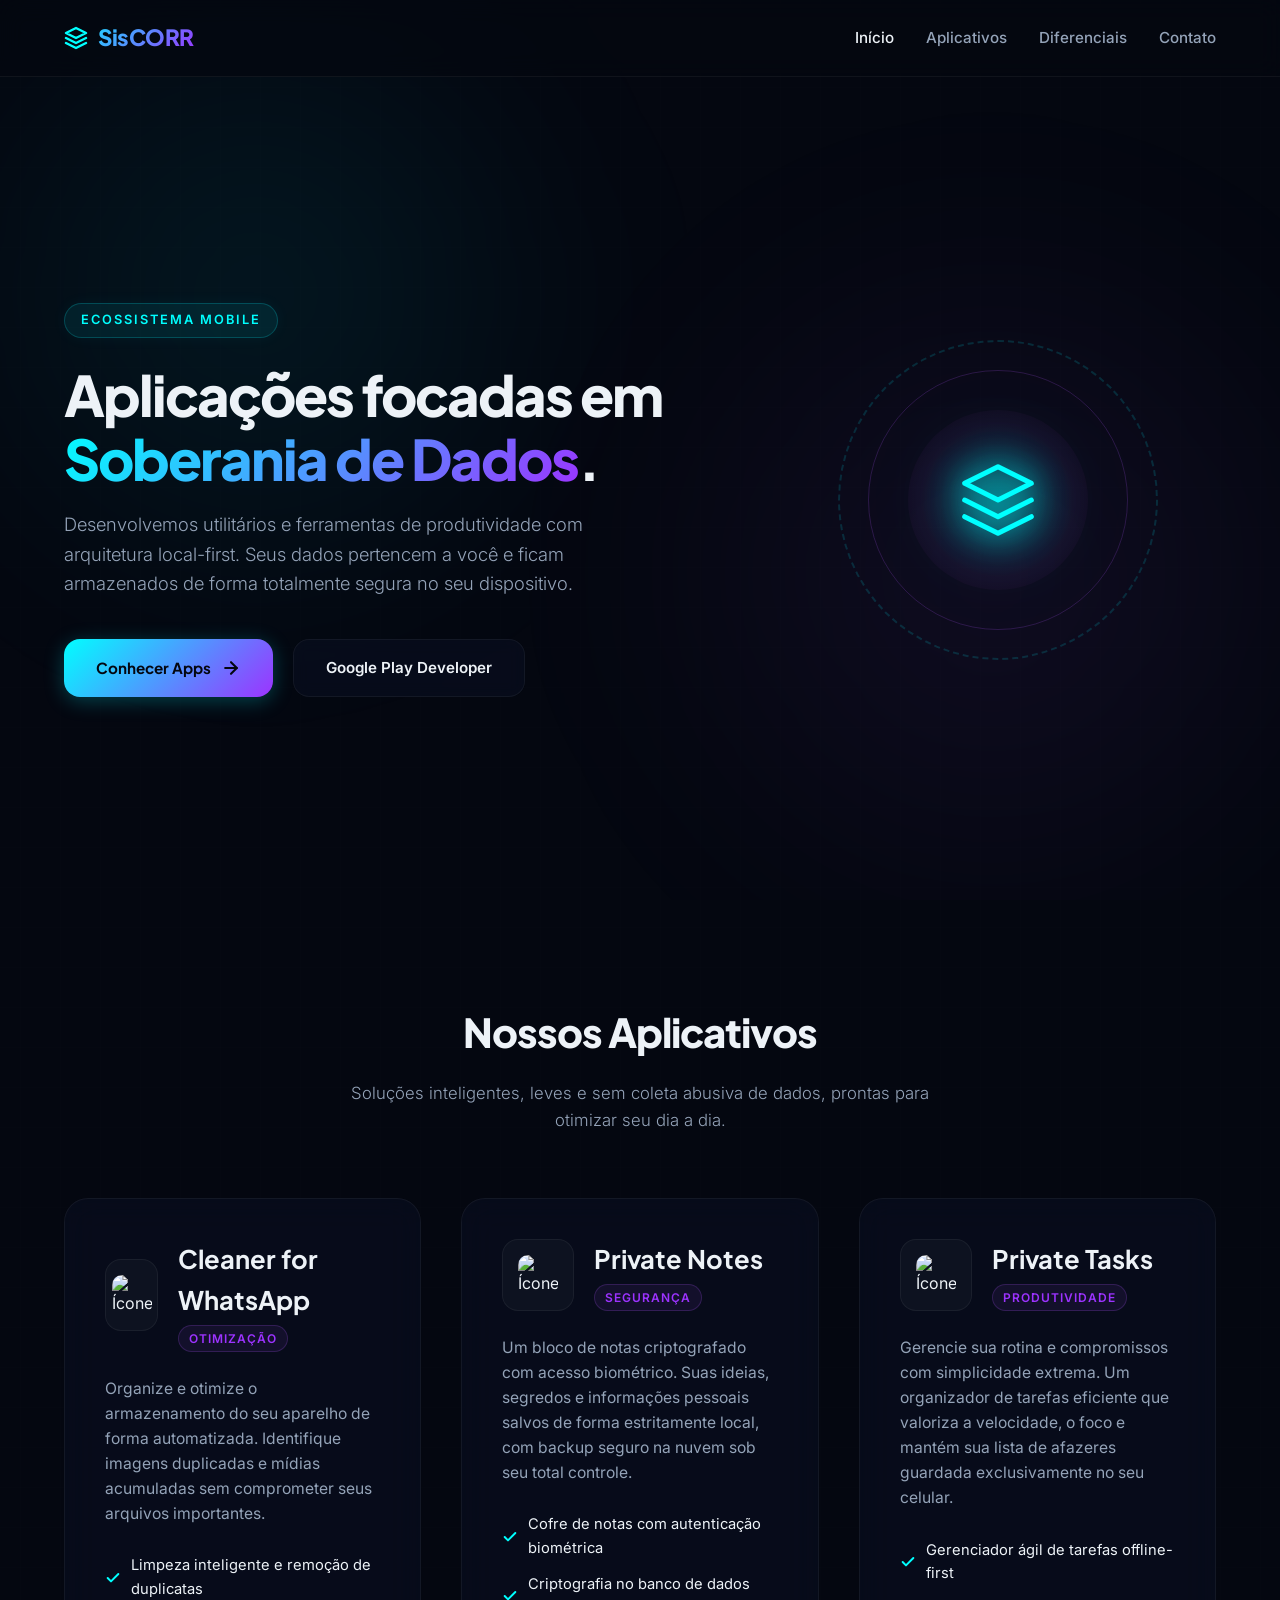
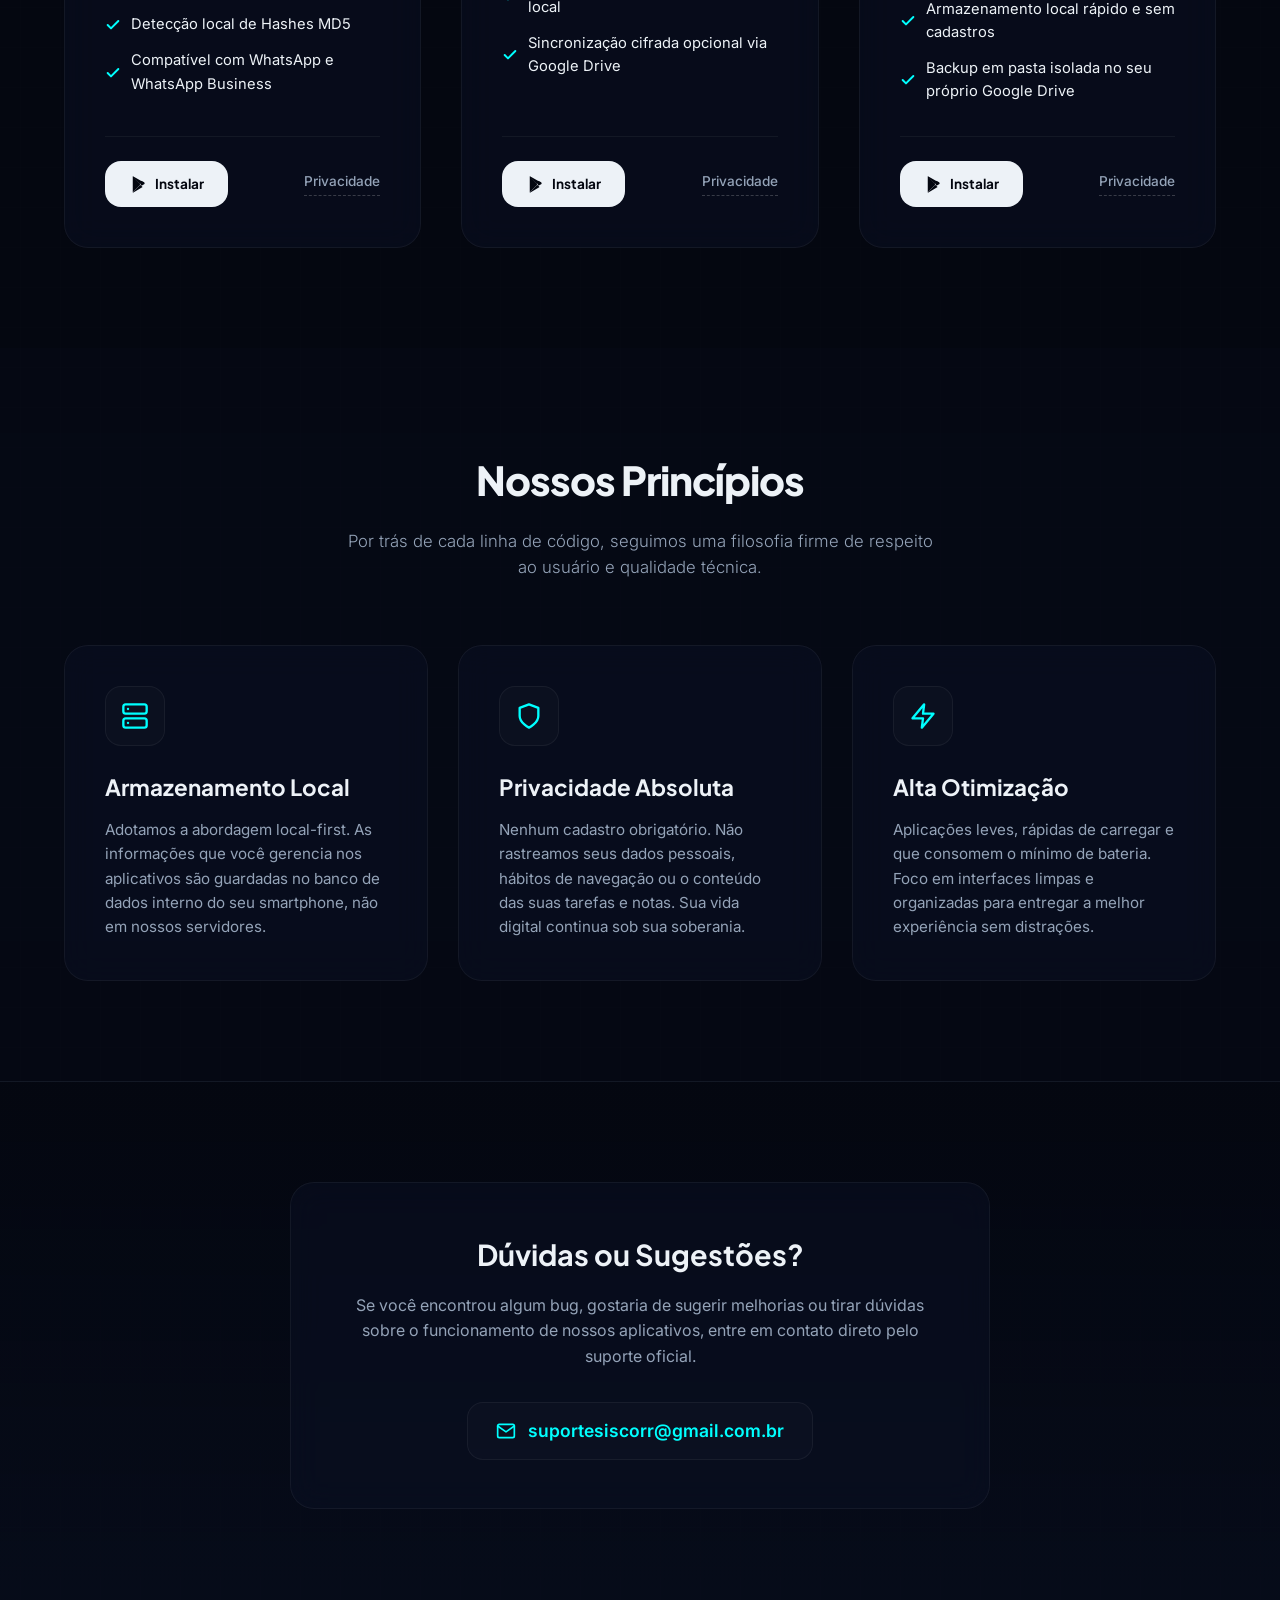
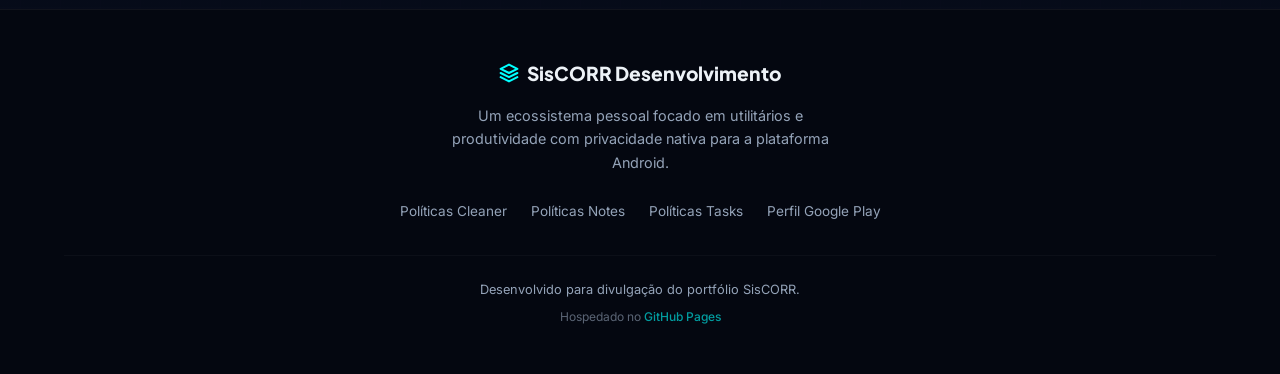
==== index.html @ 97086a7e "index onepage" ====
<!DOCTYPE html>
<html lang="pt-BR">
<head>
    <meta charset="UTF-8">
    <meta name="viewport" content="width=device-width, initial-scale=1.0">
    
    <!-- SEO - Otimização para Motores de Busca -->
    <title>SisCORR Desenvolvimento | Ecossistema de Aplicativos Inteligentes</title>
    <meta name="description" content="Conheça o ecossistema SisCORR Desenvolvimento. Aplicativos focados em privacidade, segurança e produtividade para o seu dia a dia. Baixe na Google Play.">
    <meta name="keywords" content="SisCORR, SisCORR Desenvolvimento, Cleaner for WhatsApp, Private Notes, Private Tasks, Aplicativos Android, Google Play, Privacidade, Local-First">
    <meta name="robots" content="index, follow">
    
    <!-- Metatags Open Graph (para compartilhamento em redes sociais) -->
    <meta property="og:title" content="SisCORR Desenvolvimento | Ecossistema de Aplicativos">
    <meta property="og:description" content="Aplicativos Android com foco total em privacidade, segurança local-first e alto desempenho.">
    <meta property="og:type" content="website">
    <meta property="og:url" content="https://morilocorrea.github.io/">
    
    <!-- Estilos do Projeto -->
    <link rel="stylesheet" href="./index.css">
    
    <!-- Favicon Conceitual (Ciano Futurista em SVG inline) -->
    <link rel="icon" type="image/svg+xml" href="data:image/svg+xml,%3Csvg xmlns='http://www.w3.org/2000/svg' viewBox='0 0 24 24' fill='none' stroke='%2300f2fe' stroke-width='2'%3E%3Cpolygon points='12 2 2 7 12 12 22 7 12 2'/%3E%3Cpolyline points='2 17 12 22 22 17'/%3E%3Cpolyline points='2 12 12 17 22 12'/%3E%3C/svg%3E">
</head>
<body>

    <!-- Nebulosas de Decoração e Efeitos de Fundo -->
    <div class="bg-decorations" aria-hidden="true">
        <div class="nebula-cyan"></div>
        <div class="nebula-purple"></div>
    </div>

    <!-- Navegação Flutuante (Header) -->
    <header class="header-nav" id="headerNav">
        <div class="nav-container">
            <a href="#inicio" class="logo" id="navLogo">
                <!-- Ícone da Marca em SVG -->
                <svg class="logo-icon" viewBox="0 0 24 24" fill="none" stroke="currentColor" stroke-width="2.5" stroke-linecap="round" stroke-linejoin="round">
                    <polygon points="12 2 2 7 12 12 22 7 12 2"></polygon>
                    <polyline points="2 17 12 22 22 17"></polyline>
                    <polyline points="2 12 12 17 22 12"></polyline>
                </svg>
                <span>SisCORR</span>
            </a>
            <nav>
                <ul class="nav-links">
                    <li><a href="#inicio" class="active" id="link-inicio">Início</a></li>
                    <li><a href="#apps" id="link-apps">Aplicativos</a></li>
                    <li><a href="#diferenciais" id="link-diferenciais">Diferenciais</a></li>
                    <li><a href="#contato" id="link-contato">Contato</a></li>
                </ul>
            </nav>
        </div>
    </header>

    <!-- Seção de Apresentação (Hero Section) -->
    <section class="hero-section" id="inicio">
        <div class="hero-container">
            <div class="hero-content reveal active">
                <span class="badge-futuristic">Ecossistema Mobile</span>
                <h1 class="hero-title">Aplicações focadas em <span>Soberania de Dados</span>.</h1>
                <p class="hero-subtitle">
                    Desenvolvemos utilitários e ferramentas de produtividade com arquitetura local-first. Seus dados pertencem a você e ficam armazenados de forma totalmente segura no seu dispositivo.
                </p>
                <div class="cta-group">
                    <a href="#apps" class="btn-primary" id="cta-apps">
                        Conhecer Apps
                        <svg width="20" height="20" viewBox="0 0 24 24" fill="none" stroke="currentColor" stroke-width="2.5" stroke-linecap="round" stroke-linejoin="round"><line x1="5" y1="12" x2="19" y2="12"></line><polyline points="12 5 19 12 12 19"></polyline></svg>
                    </a>
                    <a href="https://play.google.com/store/apps/developer?id=SisCORR+Desenvolvimento" target="_blank" rel="noopener noreferrer" class="btn-secondary" id="cta-playstore">
                        Google Play Developer
                    </a>
                </div>
            </div>
            
            <!-- Elemento de Arte Abstrata / Portal Futurista -->
            <div class="hero-visual reveal active" aria-hidden="true">
                <div class="portal-ring"></div>
                <div class="portal-ring-inner"></div>
                <div class="portal-core">
                    <svg class="portal-logo" viewBox="0 0 24 24" fill="none" stroke="currentColor" stroke-width="1.5" stroke-linecap="round" stroke-linejoin="round">
                        <path d="M12 2L2 7l10 5 10-5-10-5zM2 17l10 5 10-5M2 12l10 5 10-5"></path>
                    </svg>
                </div>
            </div>
        </div>
    </section>

    <!-- Grid de Aplicativos -->
    <section class="section" id="apps">
        <div class="section-container">
            <div class="section-header reveal">
                <h2 class="section-title">Nossos Aplicativos</h2>
                <p class="section-subtitle">Soluções inteligentes, leves e sem coleta abusiva de dados, prontas para otimizar seu dia a dia.</p>
            </div>
            
            <div class="apps-grid">
                <!-- CARD 1: Cleaner for WhatsApp -->
                <article class="app-card reveal" id="app-cleaner">
                    <div>
                        <div class="app-header">
                            <div class="app-icon-wrapper">
                                <!-- Ícone Real do WhatsApp Cleaner da Google Play -->
                                <img class="app-icon" src="https://play-lh.googleusercontent.com/LjXmbYzET1gWuWvEnoTdyGV7NcHcuWhXWZjWDw88YnPjQA848ESYEY_qWVCMwRM9b-1mWfAVb5CL_dRO3M2ZNw" alt="Ícone Cleaner for WhatsApp">
                            </div>
                            <div class="app-title-box">
                                <h3 class="app-title">Cleaner for WhatsApp</h3>
                                <span class="app-badge">Otimização</span>
                            </div>
                        </div>
                        <p class="app-desc">
                            Organize e otimize o armazenamento do seu aparelho de forma automatizada. Identifique imagens duplicadas e mídias acumuladas sem comprometer seus arquivos importantes.
                        </p>
                        <ul class="app-features-list">
                            <li>
                                <svg class="feature-check" viewBox="0 0 24 24" fill="none" stroke="currentColor" stroke-width="3" stroke-linecap="round" stroke-linejoin="round"><polyline points="20 6 9 17 4 12"></polyline></svg>
                                <span>Limpeza inteligente e remoção de duplicatas</span>
                            </li>
                            <li>
                                <svg class="feature-check" viewBox="0 0 24 24" fill="none" stroke="currentColor" stroke-width="3" stroke-linecap="round" stroke-linejoin="round"><polyline points="20 6 9 17 4 12"></polyline></svg>
                                <span>Detecção local de Hashes MD5</span>
                            </li>
                            <li>
                                <svg class="feature-check" viewBox="0 0 24 24" fill="none" stroke="currentColor" stroke-width="3" stroke-linecap="round" stroke-linejoin="round"><polyline points="20 6 9 17 4 12"></polyline></svg>
                                <span>Compatível com WhatsApp e WhatsApp Business</span>
                            </li>
                        </ul>
                    </div>
                    <div class="app-action-bar">
                        <a href="https://play.google.com/store/apps/details?id=com.siscorr.whatsappcleaner" target="_blank" rel="noopener noreferrer" class="btn-playstore" id="btn-cleaner-store">
                            <svg class="btn-playstore-icon" viewBox="0 0 24 24">
                                <path d="M5,2.56L15.34,12.9L5,23.24V2.56M16.76,14.32L20.07,12.4C21.15,11.78 21.15,10.22 20.07,9.6L16.76,7.68L15.71,12.53L16.76,14.32M5,2V2.5L14.9,12.4L18.17,9.13L5.3,1.7C5.18,1.63 5.09,1.63 5,2M5,23.63C5.09,23.63 5.18,23.63 5.3,23.56L18.17,16.13L14.9,12.86L5,23V23.63Z" />
                            </svg>
                            Instalar
                        </a>
                        <a href="./cleaner-for-whatsapp-privacy-policy.html" class="link-privacy" id="link-cleaner-privacy">Privacidade</a>
                    </div>
                </article>

                <!-- CARD 2: Private Notes -->
                <article class="app-card reveal" id="app-notes">
                    <div>
                        <div class="app-header">
                            <div class="app-icon-wrapper">
                                <!-- Ícone Real do Private Notes da Google Play -->
                                <img class="app-icon" src="https://play-lh.googleusercontent.com/7YiWcvN0C4izcIWL0uSNakVMkAccsPRaRkib3oCzESdhm82JfntiOLF7EAwo4QuJvRoVWid7RY1rBTnUqkkS" alt="Ícone Private Notes">
                            </div>
                            <div class="app-title-box">
                                <h3 class="app-title">Private Notes</h3>
                                <span class="app-badge">Segurança</span>
                            </div>
                        </div>
                        <p class="app-desc">
                            Um bloco de notas criptografado com acesso biométrico. Suas ideias, segredos e informações pessoais salvos de forma estritamente local, com backup seguro na nuvem sob seu total controle.
                        </p>
                        <ul class="app-features-list">
                            <li>
                                <svg class="feature-check" viewBox="0 0 24 24" fill="none" stroke="currentColor" stroke-width="3" stroke-linecap="round" stroke-linejoin="round"><polyline points="20 6 9 17 4 12"></polyline></svg>
                                <span>Cofre de notas com autenticação biométrica</span>
                            </li>
                            <li>
                                <svg class="feature-check" viewBox="0 0 24 24" fill="none" stroke="currentColor" stroke-width="3" stroke-linecap="round" stroke-linejoin="round"><polyline points="20 6 9 17 4 12"></polyline></svg>
                                <span>Criptografia no banco de dados local</span>
                            </li>
                            <li>
                                <svg class="feature-check" viewBox="0 0 24 24" fill="none" stroke="currentColor" stroke-width="3" stroke-linecap="round" stroke-linejoin="round"><polyline points="20 6 9 17 4 12"></polyline></svg>
                                <span>Sincronização cifrada opcional via Google Drive</span>
                            </li>
                        </ul>
                    </div>
                    <div class="app-action-bar">
                        <a href="https://play.google.com/store/apps/details?id=com.siscorr.privatenotes" target="_blank" rel="noopener noreferrer" class="btn-playstore" id="btn-notes-store">
                            <svg class="btn-playstore-icon" viewBox="0 0 24 24">
                                <path d="M5,2.56L15.34,12.9L5,23.24V2.56M16.76,14.32L20.07,12.4C21.15,11.78 21.15,10.22 20.07,9.6L16.76,7.68L15.71,12.53L16.76,14.32M5,2V2.5L14.9,12.4L18.17,9.13L5.3,1.7C5.18,1.63 5.09,1.63 5,2M5,23.63C5.09,23.63 5.18,23.63 5.3,23.56L18.17,16.13L14.9,12.86L5,23V23.63Z" />
                            </svg>
                            Instalar
                        </a>
                        <a href="./private-notes-privacy-policy.html" class="link-privacy" id="link-notes-privacy">Privacidade</a>
                    </div>
                </article>

                <!-- CARD 3: Private Tasks -->
                <article class="app-card reveal" id="app-tasks">
                    <div>
                        <div class="app-header">
                            <div class="app-icon-wrapper">
                                <!-- Ícone Real do Private Tasks da Google Play -->
                                <img class="app-icon" src="https://play-lh.googleusercontent.com/PEaWoYZ-xPAY11VtdvrJPq-Q8dH7Gtu9wq57_Tj4tENPUsDxvBVMISiKkSHkfDx1__P7AIA1Lyx2KKxxpd7HJw" alt="Ícone Private Tasks">
                            </div>
                            <div class="app-title-box">
                                <h3 class="app-title">Private Tasks</h3>
                                <span class="app-badge">Produtividade</span>
                            </div>
                        </div>
                        <p class="app-desc">
                            Gerencie sua rotina e compromissos com simplicidade extrema. Um organizador de tarefas eficiente que valoriza a velocidade, o foco e mantém sua lista de afazeres guardada exclusivamente no seu celular.
                        </p>
                        <ul class="app-features-list">
                            <li>
                                <svg class="feature-check" viewBox="0 0 24 24" fill="none" stroke="currentColor" stroke-width="3" stroke-linecap="round" stroke-linejoin="round"><polyline points="20 6 9 17 4 12"></polyline></svg>
                                <span>Gerenciador ágil de tarefas offline-first</span>
                            </li>
                            <li>
                                <svg class="feature-check" viewBox="0 0 24 24" fill="none" stroke="currentColor" stroke-width="3" stroke-linecap="round" stroke-linejoin="round"><polyline points="20 6 9 17 4 12"></polyline></svg>
                                <span>Armazenamento local rápido e sem cadastros</span>
                            </li>
                            <li>
                                <svg class="feature-check" viewBox="0 0 24 24" fill="none" stroke="currentColor" stroke-width="3" stroke-linecap="round" stroke-linejoin="round"><polyline points="20 6 9 17 4 12"></polyline></svg>
                                <span>Backup em pasta isolada no seu próprio Google Drive</span>
                            </li>
                        </ul>
                    </div>
                    <div class="app-action-bar">
                        <a href="https://play.google.com/store/apps/details?id=com.siscorr.privatetasks" target="_blank" rel="noopener noreferrer" class="btn-playstore" id="btn-tasks-store">
                            <svg class="btn-playstore-icon" viewBox="0 0 24 24">
                                <path d="M5,2.56L15.34,12.9L5,23.24V2.56M16.76,14.32L20.07,12.4C21.15,11.78 21.15,10.22 20.07,9.6L16.76,7.68L15.71,12.53L16.76,14.32M5,2V2.5L14.9,12.4L18.17,9.13L5.3,1.7C5.18,1.63 5.09,1.63 5,2M5,23.63C5.09,23.63 5.18,23.63 5.3,23.56L18.17,16.13L14.9,12.86L5,23V23.63Z" />
                            </svg>
                            Instalar
                        </a>
                        <a href="./private-tasks-privacy-policy.html" class="link-privacy" id="link-tasks-privacy">Privacidade</a>
                    </div>
                </article>


            </div>
        </div>
    </section>

    <!-- Diferenciais da SisCORR -->
    <section class="section" id="diferenciais" style="background: rgba(10, 17, 36, 0.2);">
        <div class="section-container">
            <div class="section-header reveal">
                <h2 class="section-title">Nossos Princípios</h2>
                <p class="section-subtitle">Por trás de cada linha de código, seguimos uma filosofia firme de respeito ao usuário e qualidade técnica.</p>
            </div>
            
            <div class="pillars-grid">
                <!-- PILAR 1: Local-First -->
                <div class="pillar-card reveal">
                    <div class="pillar-icon-box">
                        <svg class="pillar-icon" viewBox="0 0 24 24" fill="none" stroke="currentColor" stroke-width="2" stroke-linecap="round" stroke-linejoin="round">
                            <rect x="2" y="2" width="20" height="8" rx="2" ry="2"/>
                            <rect x="2" y="14" width="20" height="8" rx="2" ry="2"/>
                            <line x1="6" y1="6" x2="6.01" y2="6"/>
                            <line x1="6" y1="18" x2="6.01" y2="18"/>
                        </svg>
                    </div>
                    <h3 class="pillar-title">Armazenamento Local</h3>
                    <p class="pillar-desc">
                        Adotamos a abordagem local-first. As informações que você gerencia nos aplicativos são guardadas no banco de dados interno do seu smartphone, não em nossos servidores.
                    </p>
                </div>

                <!-- PILAR 2: Privacidade -->
                <div class="pillar-card reveal">
                    <div class="pillar-icon-box">
                        <svg class="pillar-icon" viewBox="0 0 24 24" fill="none" stroke="currentColor" stroke-width="2" stroke-linecap="round" stroke-linejoin="round">
                            <path d="M12 22s8-4 8-10V5l-8-3-8 3v7c0 6 8 10 8 10z"/>
                        </svg>
                    </div>
                    <h3 class="pillar-title">Privacidade Absoluta</h3>
                    <p class="pillar-desc">
                        Nenhum cadastro obrigatório. Não rastreamos seus dados pessoais, hábitos de navegação ou o conteúdo das suas tarefas e notas. Sua vida digital continua sob sua soberania.
                    </p>
                </div>

                <!-- PILAR 3: Velocidade -->
                <div class="pillar-card reveal">
                    <div class="pillar-icon-box">
                        <svg class="pillar-icon" viewBox="0 0 24 24" fill="none" stroke="currentColor" stroke-width="2" stroke-linecap="round" stroke-linejoin="round">
                            <polygon points="13 2 3 14 12 14 11 22 21 10 12 10 13 2"/>
                        </svg>
                    </div>
                    <h3 class="pillar-title">Alta Otimização</h3>
                    <p class="pillar-desc">
                        Aplicações leves, rápidas de carregar e que consomem o mínimo de bateria. Foco em interfaces limpas e organizadas para entregar a melhor experiência sem distrações.
                    </p>
                </div>
            </div>
        </div>
    </section>

    <!-- Contato -->
    <section class="section contact-section" id="contato">
        <div class="section-container">
            <div class="contact-card reveal">
                <h2 class="contact-title">Dúvidas ou Sugestões?</h2>
                <p class="contact-desc">
                    Se você encontrou algum bug, gostaria de sugerir melhorias ou tirar dúvidas sobre o funcionamento de nossos aplicativos, entre em contato direto pelo suporte oficial.
                </p>
                <a href="mailto:suportesiscorr@gmail.com.br" class="contact-email-badge" id="btn-email-contact">
                    <svg class="contact-icon" viewBox="0 0 24 24" fill="none" stroke="currentColor" stroke-width="2" stroke-linecap="round" stroke-linejoin="round">
                        <path d="M4 4h16c1.1 0 2 .9 2 2v12c0 1.1-.9 2-2 2H4c-1.1 0-2-.9-2-2V6c0-1.1.9-2 2-2z"/>
                        <polyline points="22,6 12,13 2,6"/>
                    </svg>
                    suportesiscorr@gmail.com.br
                </a>
            </div>
        </div>
    </section>

    <!-- Rodapé -->
    <footer class="footer-main">
        <div class="section-container">
            <a href="#inicio" class="footer-logo" id="footerLogo">
                <svg width="20" height="20" viewBox="0 0 24 24" fill="none" stroke="var(--cyan-neon)" stroke-width="2.5" stroke-linecap="round" stroke-linejoin="round">
                    <polygon points="12 2 2 7 12 12 22 7 12 2"></polygon>
                    <polyline points="2 17 12 22 22 17"></polyline>
                    <polyline points="2 12 12 17 22 12"></polyline>
                </svg>
                <span>SisCORR Desenvolvimento</span>
            </a>
            <p class="footer-desc">Um ecossistema pessoal focado em utilitários e produtividade com privacidade nativa para a plataforma Android.</p>
            
            <ul class="footer-links">
                <li><a href="./cleaner-for-whatsapp-privacy-policy.html">Políticas Cleaner</a></li>
                <li><a href="./private-notes-privacy-policy.html">Políticas Notes</a></li>
                <li><a href="./private-tasks-privacy-policy.html">Políticas Tasks</a></li>
                <li><a href="https://play.google.com/store/apps/developer?id=SisCORR+Desenvolvimento" target="_blank" rel="noopener noreferrer">Perfil Google Play</a></li>
            </ul>
            
            <div class="footer-line">
                <p>Desenvolvido para divulgação do portfólio SisCORR.</p>
                <p style="margin-top: 6px; font-size: 0.75rem; opacity: 0.6;">Hospedado no <a href="https://github.com/morilocorrea/morilocorrea.github.io" target="_blank" rel="noopener noreferrer">GitHub Pages</a></p>
            </div>
        </div>
    </footer>

    <!-- Lógica de Micro-interações e Debugging -->
    <script>
        // Função imediata autoinvocada para encapsular escopo e rodar verificação
        (function() {
            "use strict";
            
            /*
              ESTRATÉGICO: Logs de depuração inteligentes para a IDE.
              Eles auxiliam na identificação do ambiente de execução e estado inicial
              do portfólio da SisCORR.
            */
            const debugMode = true; // Habilita logs detalhados de desenvolvimento
            
            function logDebug(message, data = null) {
                if (debugMode) {
                    const prefix = "[SisCORR IDE Logs]";
                    if (data) {
                        console.log(`${prefix} ${message}`, data);
                    } else {
                        console.log(`${prefix} ${message}`);
                    }
                }
            }
            
            logDebug("Inicializando ecossistema SisCORR Desenvolvimento...");
            logDebug("Ambiente detectado: Windows 11 (PowerShell)");
            logDebug("Total de apps listados: 3 (Cleaner, Notes, Tasks)");
            
            // 1. Scroll Reveal - Revela elementos dinamicamente enquanto rola a tela
            const revealElements = document.querySelectorAll('.reveal');
            
            function checkReveal() {
                const triggerBottom = window.innerHeight * 0.85;
                
                revealElements.forEach(element => {
                    const elementTop = element.getBoundingClientRect().top;
                    
                    if (elementTop < triggerBottom) {
                        if (!element.classList.contains('active')) {
                            element.classList.add('active');
                            logDebug(`Elemento revelado: ${element.id || element.tagName}`);
                        }
                    }
                });
            }
            
            // Ouvinte de rolagem para disparar o scroll reveal
            window.addEventListener('scroll', checkReveal);
            // Executa imediatamente na carga da página para revelar elementos do topo
            window.addEventListener('load', checkReveal);
            
            // 2. Active State na Navegação baseado na Seção Visível
            const sections = document.querySelectorAll('section');
            const navLinks = document.querySelectorAll('.nav-links a');
            
            window.addEventListener('scroll', () => {
                let current = '';
                sections.forEach(section => {
                    const sectionTop = section.offsetTop;
                    const sectionHeight = section.clientHeight;
                    
                    // Ajuste de offset de 150px para ativação mais natural
                    if (window.scrollY >= (sectionTop - 150)) {
                        current = section.getAttribute('id');
                    }
                });
                
                navLinks.forEach(link => {
                    link.classList.remove('active');
                    if (link.getAttribute('href') === `#${current}`) {
                        link.classList.add('active');
                    }
                });
            });
            
            // 3. Efeito de scroll suave nas âncoras da página
            navLinks.forEach(link => {
                link.addEventListener('click', function(e) {
                    e.preventDefault();
                    const targetId = this.getAttribute('href');
                    const targetSection = document.querySelector(targetId);
                    
                    if (targetSection) {
                        logDebug(`Roteando para a seção: ${targetId}`);
                        window.scrollTo({
                            top: targetSection.offsetTop - 80, // desconta o tamanho do menu fixo
                            behavior: 'smooth'
                        });
                    }
                });
            });
            
            // 4. Log conceitual ao clicar nos botões de instalação
            const playStoreButtons = document.querySelectorAll('.btn-playstore, .btn-secondary');
            playStoreButtons.forEach(btn => {
                btn.addEventListener('click', function() {
                    logDebug(`Redirecionando usuário para download: ${this.id || this.href}`);
                });
            });
            
            logDebug("Configuração de eventos concluída com sucesso.");
        })();
    </script>
</body>
</html>
---- index.css ----
/* 
========================================================================
   DESIGN SYSTEM - SISCORR DESENVOLVIMENTO
   Estilo: Cyberpunk / Sci-Fi Minimalista (Glassmorphism e Neon Glow)
   Autor: AI Assistant (Antigravity)
========================================================================
*/

/* Importação de fontes premium do Google Fonts */
@import url('https://fonts.googleapis.com/css2?family=Inter:wght@300;400;500;600&family=Plus+Jakarta+Sans:wght@500;700;800&display=swap');

/* Variáveis de design baseadas em HSL para controle de harmonia cromática */
:root {
    /* Cores de Fundo e Superfície */
    --bg-dark: hsl(225, 60%, 4%);
    --bg-grid: rgba(0, 242, 254, 0.02);
    
    /* Cores de Acento (Neon) */
    --cyan-neon: hsl(180, 100%, 50%);
    --purple-neon: hsl(271, 100%, 60%);
    --cyan-glow: hsla(180, 100%, 50%, 0.15);
    --purple-glow: hsla(271, 100%, 60%, 0.15);
    
    /* Gradientes */
    --gradient-primary: linear-gradient(135deg, var(--cyan-neon) 0%, var(--purple-neon) 100%);
    --gradient-card-hover: linear-gradient(135deg, rgba(0, 242, 254, 0.1) 0%, rgba(177, 85, 255, 0.1) 100%);
    
    /* Vidro (Glassmorphism) */
    --glass-bg: rgba(10, 17, 36, 0.5);
    --glass-border: rgba(255, 255, 255, 0.05);
    --glass-border-hover: rgba(0, 242, 254, 0.3);
    
    /* Cores de Texto */
    --text-main: hsl(210, 38%, 95%);
    --text-muted: hsl(215, 20%, 65%);
    --text-inverse: hsl(225, 60%, 4%);
    
    /* Fontes */
    --font-display: 'Plus Jakarta Sans', 'Inter', system-ui, sans-serif;
    --font-body: 'Inter', system-ui, sans-serif;
    
    /* Geometria e Transições */
    --radius-lg: 24px;
    --radius-md: 16px;
    --transition-smooth: all 0.4s cubic-bezier(0.16, 1, 0.3, 1);
}

/* Reset e Configurações Básicas */
* {
    margin: 0;
    padding: 0;
    box-sizing: border-box;
    scroll-behavior: smooth;
}

body {
    background-color: var(--bg-dark);
    color: var(--text-main);
    font-family: var(--font-body);
    overflow-x: hidden;
    line-height: 1.6;
    -webkit-font-smoothing: antialiased;
    
    /* Efeito de grade digital no background */
    background-image: 
        linear-gradient(rgba(255, 255, 255, 0.005) 1px, transparent 1px),
        linear-gradient(90deg, rgba(255, 255, 255, 0.005) 1px, transparent 1px);
    background-size: 40px 40px;
    background-position: center;
}

/* Scrollbar Customizada */
::-webkit-scrollbar {
    width: 8px;
}
::-webkit-scrollbar-track {
    background: var(--bg-dark);
}
::-webkit-scrollbar-thumb {
    background: rgba(255, 255, 255, 0.1);
    border-radius: 4px;
}
::-webkit-scrollbar-thumb:hover {
    background: var(--cyan-neon);
    box-shadow: 0 0 10px var(--cyan-neon);
}

/* Partículas e Elementos Decorativos de Fundo */
.bg-decorations {
    position: fixed;
    top: 0;
    left: 0;
    width: 100vw;
    height: 100vh;
    z-index: -1;
    overflow: hidden;
    pointer-events: none;
}

/* Nebulosa de luz neon para profundidade */
.nebula-cyan {
    position: absolute;
    top: -10%;
    left: -10%;
    width: 60vw;
    height: 60vw;
    background: radial-gradient(circle, rgba(0, 242, 254, 0.08) 0%, transparent 70%);
    filter: blur(80px);
    animation: pulseNebula 15s infinite alternate ease-in-out;
}

.nebula-purple {
    position: absolute;
    bottom: -10%;
    right: -10%;
    width: 65vw;
    height: 65vw;
    background: radial-gradient(circle, rgba(177, 85, 255, 0.08) 0%, transparent 70%);
    filter: blur(80px);
    animation: pulseNebula 18s infinite alternate-reverse ease-in-out;
}

@keyframes pulseNebula {
    0% { transform: scale(1) translate(0, 0); }
    100% { transform: scale(1.15) translate(3%, 3%); }
}

/* Layout - Navegação Header */
.header-nav {
    position: fixed;
    top: 0;
    left: 0;
    width: 100%;
    z-index: 100;
    background: rgba(5, 8, 17, 0.7);
    backdrop-filter: blur(12px);
    border-bottom: 1px solid var(--glass-border);
    padding: 20px 0;
    transition: var(--transition-smooth);
}

.nav-container {
    max-width: 1200px;
    margin: 0 auto;
    padding: 0 24px;
    display: flex;
    justify-content: space-between;
    align-items: center;
}

.logo {
    font-family: var(--font-display);
    font-size: 1.4rem;
    font-weight: 800;
    letter-spacing: -0.5px;
    text-decoration: none;
    background: var(--gradient-primary);
    -webkit-background-clip: text;
    -webkit-text-fill-color: transparent;
    display: flex;
    align-items: center;
    gap: 10px;
}

.logo-icon {
    width: 24px;
    height: 24px;
    stroke: var(--cyan-neon);
}

.nav-links {
    display: flex;
    gap: 32px;
    list-style: none;
}

.nav-links a {
    color: var(--text-muted);
    text-decoration: none;
    font-weight: 500;
    font-size: 0.95rem;
    transition: var(--transition-smooth);
    position: relative;
    padding: 6px 0;
}

.nav-links a:hover,
.nav-links a.active {
    color: var(--text-main);
}

/* Linha animada sob os links de navegação */
.nav-links a::after {
    content: '';
    position: absolute;
    bottom: 0;
    left: 0;
    width: 0;
    height: 2px;
    background: var(--gradient-primary);
    transition: var(--transition-smooth);
}

.nav-links a:hover::after {
    width: 100%;
}

/* Seção Principal (Hero) */
.hero-section {
    min-height: 100vh;
    display: flex;
    align-items: center;
    padding-top: 100px;
    position: relative;
}

.hero-container {
    max-width: 1200px;
    margin: 0 auto;
    padding: 0 24px;
    width: 100%;
    display: grid;
    grid-template-columns: 1.2fr 0.8fr;
    gap: 60px;
    align-items: center;
}

.hero-content {
    display: flex;
    flex-direction: column;
    align-items: flex-start;
}

.badge-futuristic {
    background: rgba(0, 242, 254, 0.08);
    border: 1px solid rgba(0, 242, 254, 0.2);
    color: var(--cyan-neon);
    padding: 6px 16px;
    border-radius: 100px;
    font-size: 0.8rem;
    font-weight: 600;
    text-transform: uppercase;
    letter-spacing: 2px;
    margin-bottom: 24px;
    box-shadow: 0 0 15px rgba(0, 242, 254, 0.05);
}

.hero-title {
    font-family: var(--font-display);
    font-size: 3.5rem;
    font-weight: 800;
    line-height: 1.15;
    letter-spacing: -2px;
    margin-bottom: 20px;
}

.hero-title span {
    background: var(--gradient-primary);
    -webkit-background-clip: text;
    -webkit-text-fill-color: transparent;
    position: relative;
}

.hero-subtitle {
    color: var(--text-muted);
    font-size: 1.15rem;
    max-width: 600px;
    margin-bottom: 40px;
    font-weight: 300;
}

.cta-group {
    display: flex;
    gap: 20px;
    flex-wrap: wrap;
}

/* Botões Customizados Futuristas */
.btn-primary {
    background: var(--gradient-primary);
    color: var(--text-inverse);
    text-decoration: none;
    font-weight: 700;
    font-family: var(--font-display);
    font-size: 0.95rem;
    padding: 16px 32px;
    border-radius: var(--radius-md);
    transition: var(--transition-smooth);
    border: none;
    cursor: pointer;
    box-shadow: 0 4px 20px rgba(0, 242, 254, 0.25);
    display: inline-flex;
    align-items: center;
    gap: 10px;
}

.btn-primary:hover {
    transform: translateY(-2px);
    box-shadow: 0 6px 28px rgba(0, 242, 254, 0.4);
}

.btn-secondary {
    background: var(--glass-bg);
    border: 1px solid var(--glass-border);
    color: var(--text-main);
    text-decoration: none;
    font-weight: 600;
    font-size: 0.95rem;
    padding: 16px 32px;
    border-radius: var(--radius-md);
    transition: var(--transition-smooth);
    display: inline-flex;
    align-items: center;
    gap: 10px;
    backdrop-filter: blur(8px);
}

.btn-secondary:hover {
    border-color: var(--cyan-neon);
    background: rgba(255, 255, 255, 0.02);
    transform: translateY(-2px);
}

/* Elemento visual 3D sutil à direita no Hero */
.hero-visual {
    position: relative;
    display: flex;
    justify-content: center;
    align-items: center;
}

.portal-ring {
    position: absolute;
    width: 320px;
    height: 320px;
    border: 2px dashed rgba(0, 242, 254, 0.15);
    border-radius: 50%;
    animation: rotateRing 30s linear infinite;
}

.portal-ring-inner {
    position: absolute;
    width: 260px;
    height: 260px;
    border: 1px solid rgba(177, 85, 255, 0.2);
    border-radius: 50%;
    animation: rotateRingBack 20s linear infinite;
}

.portal-core {
    width: 180px;
    height: 180px;
    background: radial-gradient(circle, rgba(0, 242, 254, 0.2) 0%, rgba(177, 85, 255, 0.05) 60%, transparent 100%);
    border-radius: 50%;
    filter: drop-shadow(0 0 30px rgba(0, 242, 254, 0.3));
    display: flex;
    justify-content: center;
    align-items: center;
    animation: pulseCore 4s infinite alternate ease-in-out;
}

.portal-logo {
    width: 80px;
    height: 80px;
    filter: drop-shadow(0 0 15px var(--cyan-neon));
    stroke: var(--cyan-neon);
    animation: floatLogo 6s infinite ease-in-out;
}

@keyframes rotateRing {
    from { transform: rotate(0deg); }
    to { transform: rotate(360deg); }
}

@keyframes rotateRingBack {
    from { transform: rotate(360deg); }
    to { transform: rotate(0deg); }
}

@keyframes pulseCore {
    0% { transform: scale(0.95); opacity: 0.8; }
    100% { transform: scale(1.08); opacity: 1; }
}

@keyframes floatLogo {
    0%, 100% { transform: translateY(0); }
    50% { transform: translateY(-8px); }
}

/* Seções de Conteúdo */
.section {
    padding: 100px 0;
    position: relative;
}

.section-container {
    max-width: 1200px;
    margin: 0 auto;
    padding: 0 24px;
}

.section-header {
    text-align: center;
    margin-bottom: 64px;
}

.section-title {
    font-family: var(--font-display);
    font-size: 2.5rem;
    font-weight: 800;
    margin-bottom: 16px;
    letter-spacing: -1px;
}

.section-subtitle {
    color: var(--text-muted);
    font-size: 1.05rem;
    max-width: 600px;
    margin: 0 auto;
    font-weight: 300;
}

/* Seção de Pilares/Valores (Diferenciais) */
.pillars-grid {
    display: grid;
    grid-template-columns: repeat(auto-fit, minmax(300px, 1fr));
    gap: 30px;
}

.pillar-card {
    background: var(--glass-bg);
    border: 1px solid var(--glass-border);
    border-radius: var(--radius-lg);
    padding: 40px;
    transition: var(--transition-smooth);
    backdrop-filter: blur(16px);
}

.pillar-card:hover {
    border-color: var(--glass-border-hover);
    transform: translateY(-5px);
    box-shadow: 0 10px 30px rgba(0, 242, 254, 0.05);
}

.pillar-icon-box {
    width: 60px;
    height: 60px;
    border-radius: var(--radius-md);
    background: rgba(255, 255, 255, 0.02);
    border: 1px solid var(--glass-border);
    display: flex;
    align-items: center;
    justify-content: center;
    margin-bottom: 24px;
    color: var(--cyan-neon);
}

.pillar-icon {
    width: 28px;
    height: 28px;
    stroke: currentColor;
}

.pillar-title {
    font-family: var(--font-display);
    font-size: 1.4rem;
    font-weight: 700;
    margin-bottom: 12px;
}

.pillar-desc {
    color: var(--text-muted);
    font-size: 0.95rem;
    line-height: 1.6;
}

/* Seção de Aplicativos (Grid principal) */
.apps-grid {
    display: grid;
    grid-template-columns: repeat(3, 1fr);
    gap: 40px;
}

.app-card {
    background: var(--glass-bg);
    border: 1px solid var(--glass-border);
    border-radius: var(--radius-lg);
    padding: 40px;
    transition: var(--transition-smooth);
    backdrop-filter: blur(16px);
    display: flex;
    flex-direction: column;
    justify-content: space-between;
    position: relative;
    overflow: hidden;
}

/* Brilho sutil interno no hover do card */
.app-card::before {
    content: '';
    position: absolute;
    top: 0;
    left: 0;
    width: 100%;
    height: 100%;
    background: var(--gradient-card-hover);
    opacity: 0;
    transition: var(--transition-smooth);
    z-index: -1;
}

.app-card:hover {
    transform: translateY(-8px);
    border-color: var(--cyan-neon);
    box-shadow: 0 15px 40px rgba(0, 242, 254, 0.08);
}

.app-card:hover::before {
    opacity: 1;
}

.app-header {
    display: flex;
    align-items: center;
    gap: 20px;
    margin-bottom: 24px;
}

.app-icon-wrapper {
    width: 72px;
    height: 72px;
    border-radius: var(--radius-md);
    background: rgba(255, 255, 255, 0.03);
    border: 1px solid var(--glass-border);
    display: flex;
    align-items: center;
    justify-content: center;
    transition: var(--transition-smooth);
}

.app-card:hover .app-icon-wrapper {
    border-color: var(--cyan-neon);
    background: rgba(0, 242, 254, 0.05);
    box-shadow: 0 0 20px rgba(0, 242, 254, 0.1);
}

.app-icon {
    width: 40px;
    height: 40px;
}

img.app-icon {
    border-radius: 10px;
    object-fit: cover;
}

.app-title-box {
    display: flex;
    flex-direction: column;
}

.app-title {
    font-family: var(--font-display);
    font-size: 1.6rem;
    font-weight: 700;
}

.app-badge {
    align-self: flex-start;
    font-size: 0.75rem;
    font-weight: 600;
    color: var(--purple-neon);
    background: rgba(177, 85, 255, 0.08);
    border: 1px solid rgba(177, 85, 255, 0.2);
    padding: 3px 10px;
    border-radius: 100px;
    margin-top: 4px;
    text-transform: uppercase;
    letter-spacing: 1px;
}

.app-desc {
    color: var(--text-muted);
    font-size: 0.98rem;
    margin-bottom: 28px;
    flex-grow: 1;
}

.app-features-list {
    margin-bottom: 32px;
    list-style: none;
}

.app-features-list li {
    display: flex;
    align-items: center;
    gap: 10px;
    font-size: 0.92rem;
    color: var(--text-main);
    margin-bottom: 12px;
}

.feature-check {
    width: 16px;
    height: 16px;
    stroke: var(--cyan-neon);
    flex-shrink: 0;
}

.app-action-bar {
    display: flex;
    justify-content: space-between;
    align-items: center;
    gap: 16px;
    border-top: 1px solid rgba(255, 255, 255, 0.05);
    padding-top: 24px;
}

.btn-playstore {
    background: var(--text-main);
    color: var(--bg-dark);
    text-decoration: none;
    font-family: var(--font-display);
    font-weight: 700;
    font-size: 0.85rem;
    padding: 12px 24px;
    border-radius: var(--radius-md);
    display: inline-flex;
    align-items: center;
    gap: 8px;
    transition: var(--transition-smooth);
}

.btn-playstore:hover {
    background: var(--cyan-neon);
    box-shadow: 0 0 15px rgba(0, 242, 254, 0.3);
    transform: translateY(-2px);
}

.btn-playstore-icon {
    width: 18px;
    height: 18px;
    fill: currentColor;
}

.link-privacy {
    color: var(--text-muted);
    text-decoration: none;
    font-size: 0.85rem;
    font-weight: 500;
    transition: var(--transition-smooth);
    border-bottom: 1px dashed rgba(255, 255, 255, 0.2);
    padding-bottom: 2px;
}

.link-privacy:hover {
    color: var(--purple-neon);
    border-bottom-color: var(--purple-neon);
}

/* Seção de Contato */
.contact-section {
    background: linear-gradient(180deg, var(--bg-dark) 0%, rgba(10, 17, 36, 0.5) 100%);
    border-top: 1px solid var(--glass-border);
}

.contact-card {
    max-width: 700px;
    margin: 0 auto;
    background: var(--glass-bg);
    border: 1px solid var(--glass-border);
    border-radius: var(--radius-lg);
    padding: 48px;
    backdrop-filter: blur(16px);
    text-align: center;
}

.contact-title {
    font-family: var(--font-display);
    font-size: 1.8rem;
    font-weight: 700;
    margin-bottom: 16px;
}

.contact-desc {
    color: var(--text-muted);
    font-size: 1rem;
    margin-bottom: 32px;
}

.contact-email-badge {
    display: inline-flex;
    align-items: center;
    gap: 12px;
    background: rgba(255, 255, 255, 0.02);
    border: 1px solid var(--glass-border);
    padding: 14px 28px;
    border-radius: var(--radius-md);
    font-size: 1.1rem;
    font-weight: 600;
    color: var(--cyan-neon);
    text-decoration: none;
    transition: var(--transition-smooth);
}

.contact-email-badge:hover {
    border-color: var(--cyan-neon);
    background: rgba(0, 242, 254, 0.05);
    box-shadow: 0 0 25px rgba(0, 242, 254, 0.15);
    transform: scale(1.03);
}

.contact-icon {
    width: 20px;
    height: 20px;
    stroke: currentColor;
}

/* Rodapé (Footer) */
.footer-main {
    border-top: 1px solid var(--glass-border);
    padding: 48px 0;
    text-align: center;
    background: var(--bg-dark);
}

.footer-logo {
    display: inline-flex;
    align-items: center;
    gap: 8px;
    font-family: var(--font-display);
    font-size: 1.2rem;
    font-weight: 800;
    color: var(--text-main);
    text-decoration: none;
    margin-bottom: 16px;
}

.footer-desc {
    color: var(--text-muted);
    font-size: 0.9rem;
    margin-bottom: 24px;
    max-width: 400px;
    margin-left: auto;
    margin-right: auto;
}

.footer-links {
    display: flex;
    justify-content: center;
    gap: 24px;
    margin-bottom: 32px;
    list-style: none;
}

.footer-links a {
    color: var(--text-muted);
    text-decoration: none;
    font-size: 0.85rem;
    transition: var(--transition-smooth);
}

.footer-links a:hover {
    color: var(--cyan-neon);
}

.footer-line {
    border-top: 1px solid rgba(255, 255, 255, 0.03);
    padding-top: 24px;
    color: var(--text-muted);
    font-size: 0.8rem;
}

.footer-line a {
    color: var(--cyan-neon);
    text-decoration: none;
    font-weight: 500;
}

.footer-line a:hover {
    text-decoration: underline;
}

/* Animação de Entrada (Scroll Reveal Class) */
.reveal {
    opacity: 0;
    transform: translateY(30px);
    transition: opacity 0.8s ease-out, transform 0.8s cubic-bezier(0.16, 1, 0.3, 1);
}

.reveal.active {
    opacity: 1;
    transform: translateY(0);
}

/* Responsividade */

/* Tablets e Monitores Pequenos */
@media (max-width: 992px) {
    .hero-container {
        grid-template-columns: 1fr;
        text-align: center;
        gap: 40px;
    }
    
    .hero-content {
        align-items: center;
    }
    
    .cta-group {
        justify-content: center;
    }
    
    .hero-visual {
        margin-top: 20px;
    }
    
    .hero-title {
        font-size: 2.8rem;
    }
    
    .apps-grid {
        grid-template-columns: 1fr;
        gap: 30px;
    }
}

/* Celulares (Mobile) */
@media (max-width: 600px) {
    .nav-links {
        display: none; /* Em um portfólio onepage simples, escondemos os links em telas super pequenas para manter o foco */
    }
    
    .hero-title {
        font-size: 2.2rem;
    }
    
    .hero-subtitle {
        font-size: 1rem;
    }
    
    .btn-primary, .btn-secondary {
        width: 100%;
        justify-content: center;
    }
    
    .app-card {
        padding: 24px;
    }
    
    .app-header {
        flex-direction: column;
        align-items: flex-start;
        gap: 12px;
    }
    
    .app-action-bar {
        flex-direction: column;
        align-items: stretch;
        gap: 16px;
    }
    
    .btn-playstore {
        width: 100%;
        justify-content: center;
    }
    
    .link-privacy {
        text-align: center;
    }
    
    .contact-card {
        padding: 24px;
    }
    
    .contact-email-badge {
        font-size: 0.9rem;
        padding: 12px 20px;
        width: 100%;
        justify-content: center;
    }
}
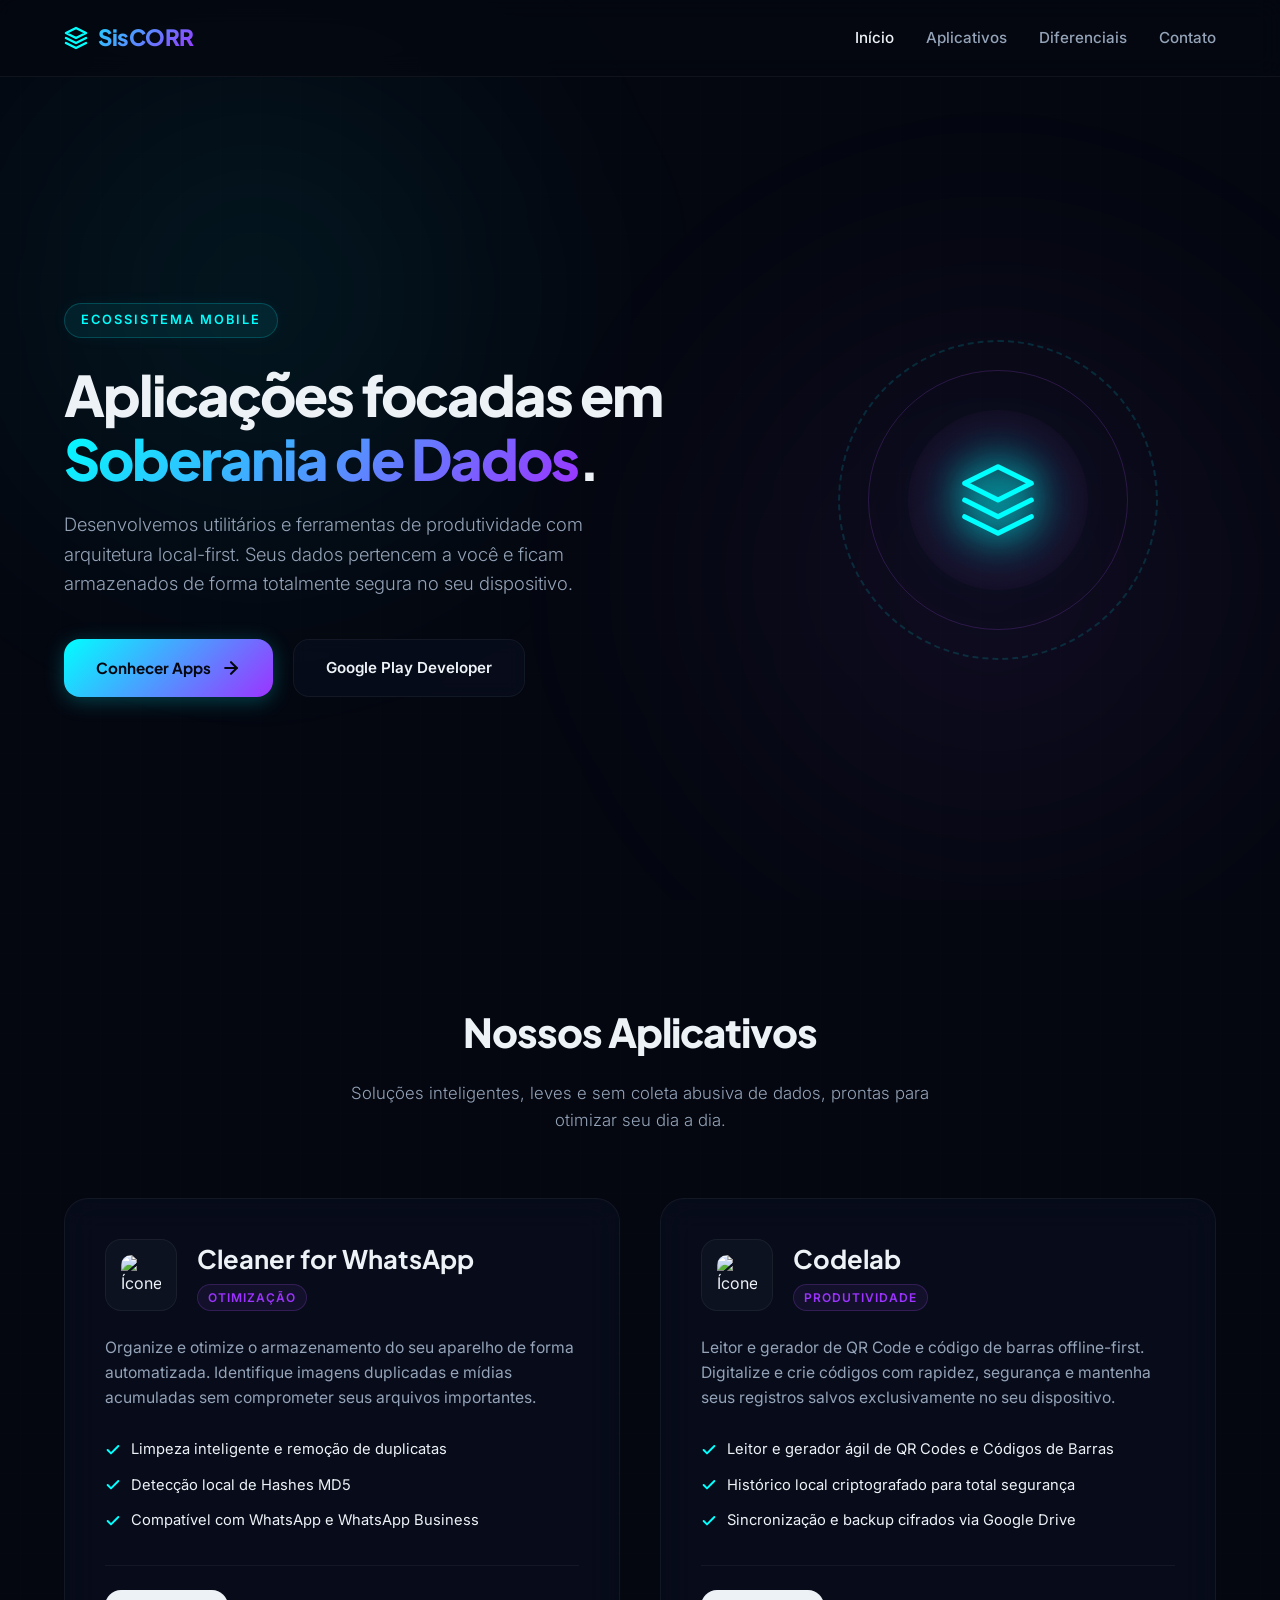
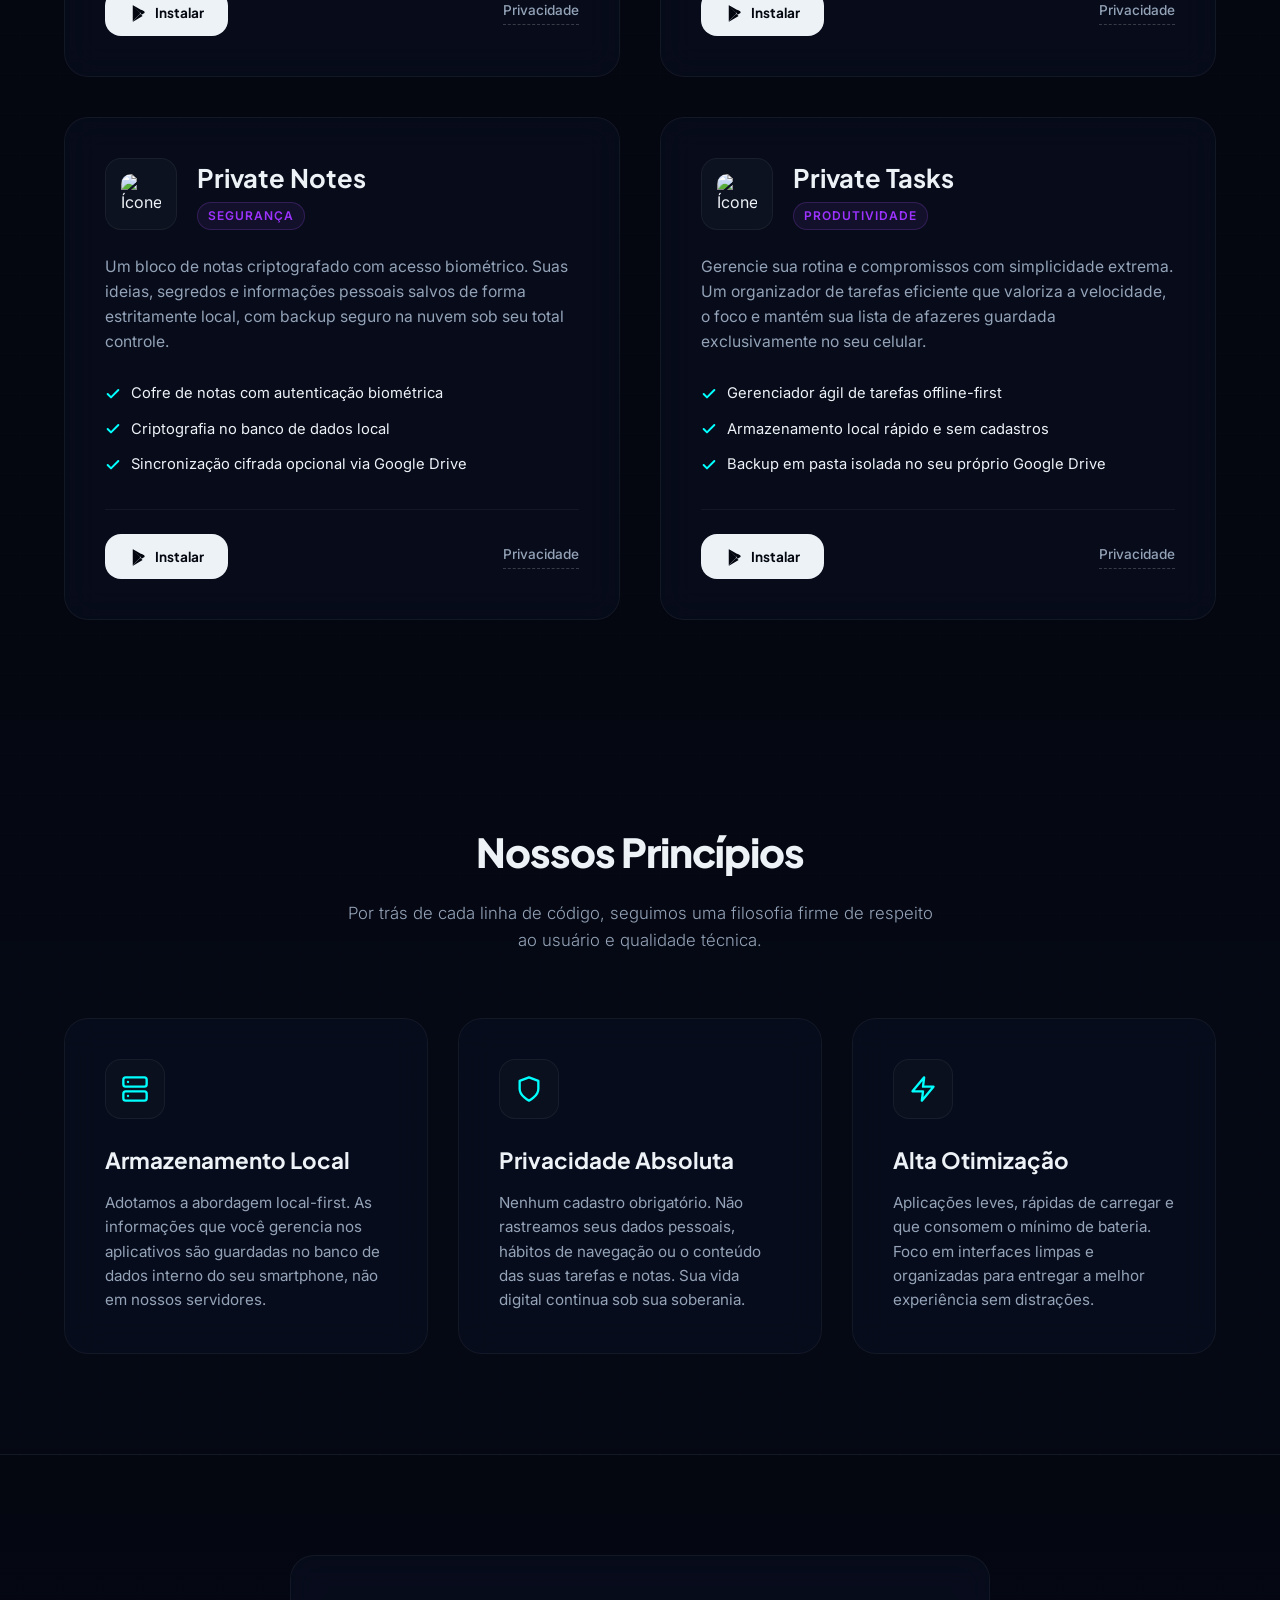
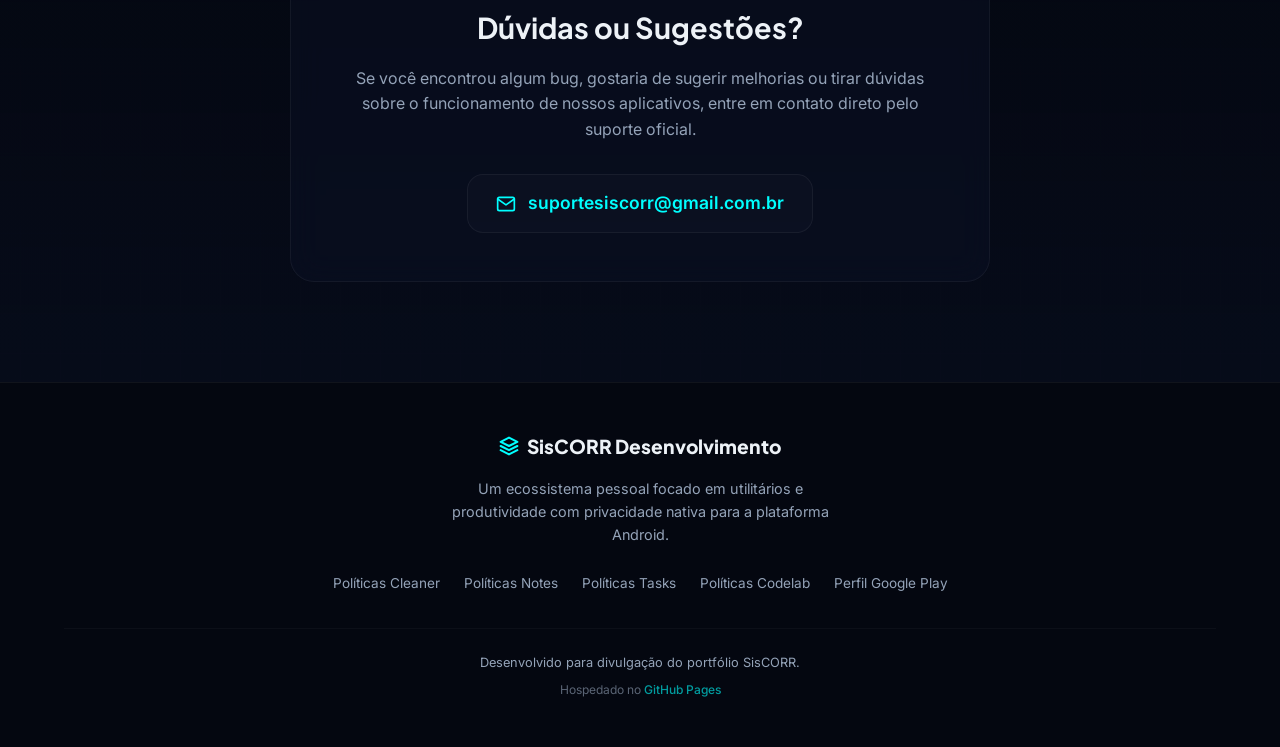
==== commit d22786dc: "Inclusão do app CodeLab" ====
--- a/index.html
+++ b/index.html
@@ -137,7 +137,49 @@
                     </div>
                 </article>
 
-                <!-- CARD 2: Private Notes -->
+                <!-- CARD 2: Codelab -->
+                <article class="app-card reveal" id="app-codelab">
+                    <div>
+                        <div class="app-header">
+                            <div class="app-icon-wrapper">
+                                <!-- Ícone Real do Codelab da Google Play (Buscado via API da Play Store) -->
+                                <img class="app-icon" src="https://play-lh.googleusercontent.com/rNMEFxNMg8_tCibdxuSqFsi5XuGyo5XgjJz8SF4LiEmrWuSEOBMTIdBW7U2bU4OfVxA01JRCuq8N53HS7NilPQ" alt="Ícone Codelab">
+                            </div>
+                            <div class="app-title-box">
+                                <h3 class="app-title">Codelab</h3>
+                                <span class="app-badge">Produtividade</span>
+                            </div>
+                        </div>
+                        <p class="app-desc">
+                            Leitor e gerador de QR Code e código de barras offline-first. Digitalize e crie códigos com rapidez, segurança e mantenha seus registros salvos exclusivamente no seu dispositivo.
+                        </p>
+                        <ul class="app-features-list">
+                            <li>
+                                <svg class="feature-check" viewBox="0 0 24 24" fill="none" stroke="currentColor" stroke-width="3" stroke-linecap="round" stroke-linejoin="round"><polyline points="20 6 9 17 4 12"></polyline></svg>
+                                <span>Leitor e gerador ágil de QR Codes e Códigos de Barras</span>
+                            </li>
+                            <li>
+                                <svg class="feature-check" viewBox="0 0 24 24" fill="none" stroke="currentColor" stroke-width="3" stroke-linecap="round" stroke-linejoin="round"><polyline points="20 6 9 17 4 12"></polyline></svg>
+                                <span>Histórico local criptografado para total segurança</span>
+                            </li>
+                            <li>
+                                <svg class="feature-check" viewBox="0 0 24 24" fill="none" stroke="currentColor" stroke-width="3" stroke-linecap="round" stroke-linejoin="round"><polyline points="20 6 9 17 4 12"></polyline></svg>
+                                <span>Sincronização e backup cifrados via Google Drive</span>
+                            </li>
+                        </ul>
+                    </div>
+                    <div class="app-action-bar">
+                        <a href="https://play.google.com/store/apps/details?id=com.siscorr.codelab" target="_blank" rel="noopener noreferrer" class="btn-playstore" id="btn-codelab-store">
+                            <svg class="btn-playstore-icon" viewBox="0 0 24 24">
+                                <path d="M5,2.56L15.34,12.9L5,23.24V2.56M16.76,14.32L20.07,12.4C21.15,11.78 21.15,10.22 20.07,9.6L16.76,7.68L15.71,12.53L16.76,14.32M5,2V2.5L14.9,12.4L18.17,9.13L5.3,1.7C5.18,1.63 5.09,1.63 5,2M5,23.63C5.09,23.63 5.18,23.63 5.3,23.56L18.17,16.13L14.9,12.86L5,23V23.63Z" />
+                            </svg>
+                            Instalar
+                        </a>
+                        <a href="./codelab-privacy-policy.html" class="link-privacy" id="link-codelab-privacy">Privacidade</a>
+                    </div>
+                </article>
+
+                <!-- CARD 3: Private Notes -->
                 <article class="app-card reveal" id="app-notes">
                     <div>
                         <div class="app-header">
@@ -179,7 +221,7 @@
                     </div>
                 </article>
 
-                <!-- CARD 3: Private Tasks -->
+                <!-- CARD 4: Private Tasks -->
                 <article class="app-card reveal" id="app-tasks">
                     <div>
                         <div class="app-header">
@@ -220,8 +262,6 @@
                         <a href="./private-tasks-privacy-policy.html" class="link-privacy" id="link-tasks-privacy">Privacidade</a>
                     </div>
                 </article>
-
-
             </div>
         </div>
     </section>
@@ -316,6 +356,7 @@
                 <li><a href="./cleaner-for-whatsapp-privacy-policy.html">Políticas Cleaner</a></li>
                 <li><a href="./private-notes-privacy-policy.html">Políticas Notes</a></li>
                 <li><a href="./private-tasks-privacy-policy.html">Políticas Tasks</a></li>
+                <li><a href="./codelab-privacy-policy.html">Políticas Codelab</a></li>
                 <li><a href="https://play.google.com/store/apps/developer?id=SisCORR+Desenvolvimento" target="_blank" rel="noopener noreferrer">Perfil Google Play</a></li>
             </ul>
             
@@ -352,7 +393,7 @@
             
             logDebug("Inicializando ecossistema SisCORR Desenvolvimento...");
             logDebug("Ambiente detectado: Windows 11 (PowerShell)");
-            logDebug("Total de apps listados: 3 (Cleaner, Notes, Tasks)");
+            logDebug("Total de apps listados: 4 (Cleaner, Notes, Tasks, Codelab)");
             
             // 1. Scroll Reveal - Revela elementos dinamicamente enquanto rola a tela
             const revealElements = document.querySelectorAll('.reveal');
--- a/index.css
+++ b/index.css
@@ -477,7 +477,7 @@
 /* Seção de Aplicativos (Grid principal) */
 .apps-grid {
     display: grid;
-    grid-template-columns: repeat(3, 1fr);
+    grid-template-columns: repeat(2, 1fr);
     gap: 40px;
 }
 
